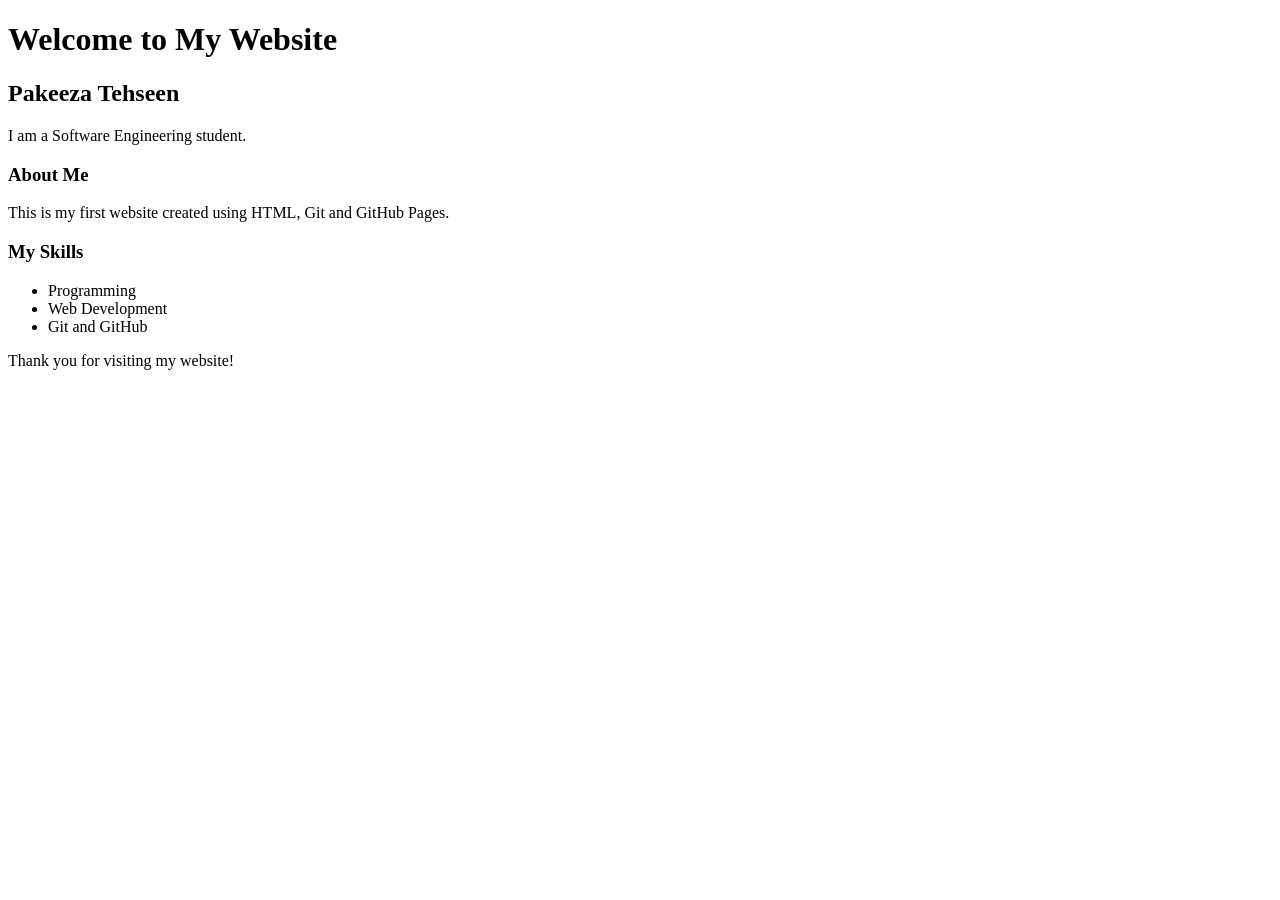
==== index.html @ 591bd8af "Add personal website" ====
<!DOCTYPE html>
<html>
<head>
    <title>Pakeeza Tehseen - Portfolio</title>
</head>
<body>
    <h1>Welcome to My Website</h1>
    <h2>Pakeeza Tehseen</h2>

    <p>I am a Software Engineering student.</p>

    <h3>About Me</h3>
    <p>
        This is my first website created using HTML, Git and GitHub Pages.
    </p>

    <h3>My Skills</h3>
    <ul>
        <li>Programming</li>
        <li>Web Development</li>
        <li>Git and GitHub</li>
    </ul>

    <p>Thank you for visiting my website!</p>
</body>
</html>
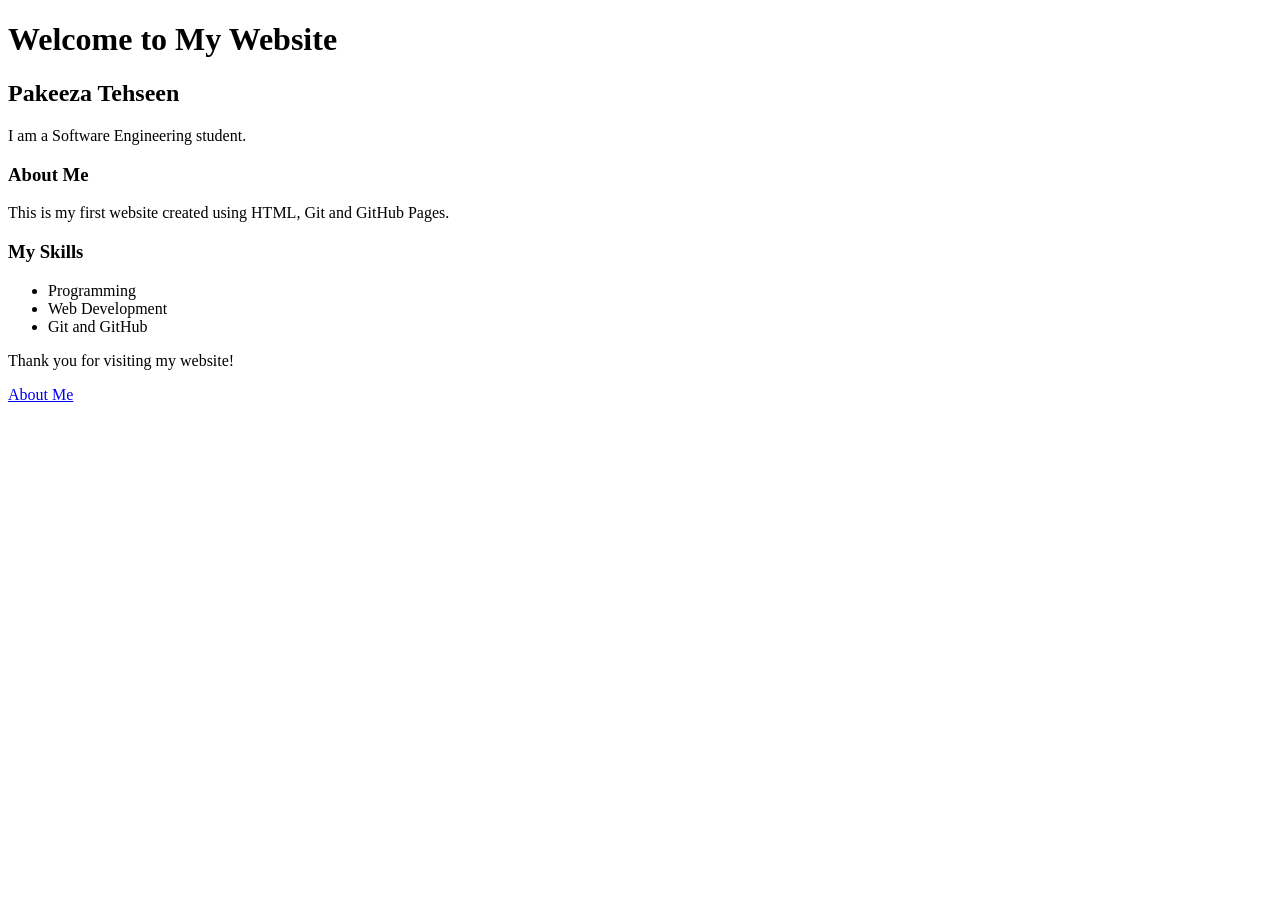
==== commit b194b41c: "Add About page and link" ====
--- a/index.html
+++ b/index.html
@@ -22,5 +22,6 @@
     </ul>
 
     <p>Thank you for visiting my website!</p>
+    <a href="about.html">About Me</a>
 </body>
 </html>
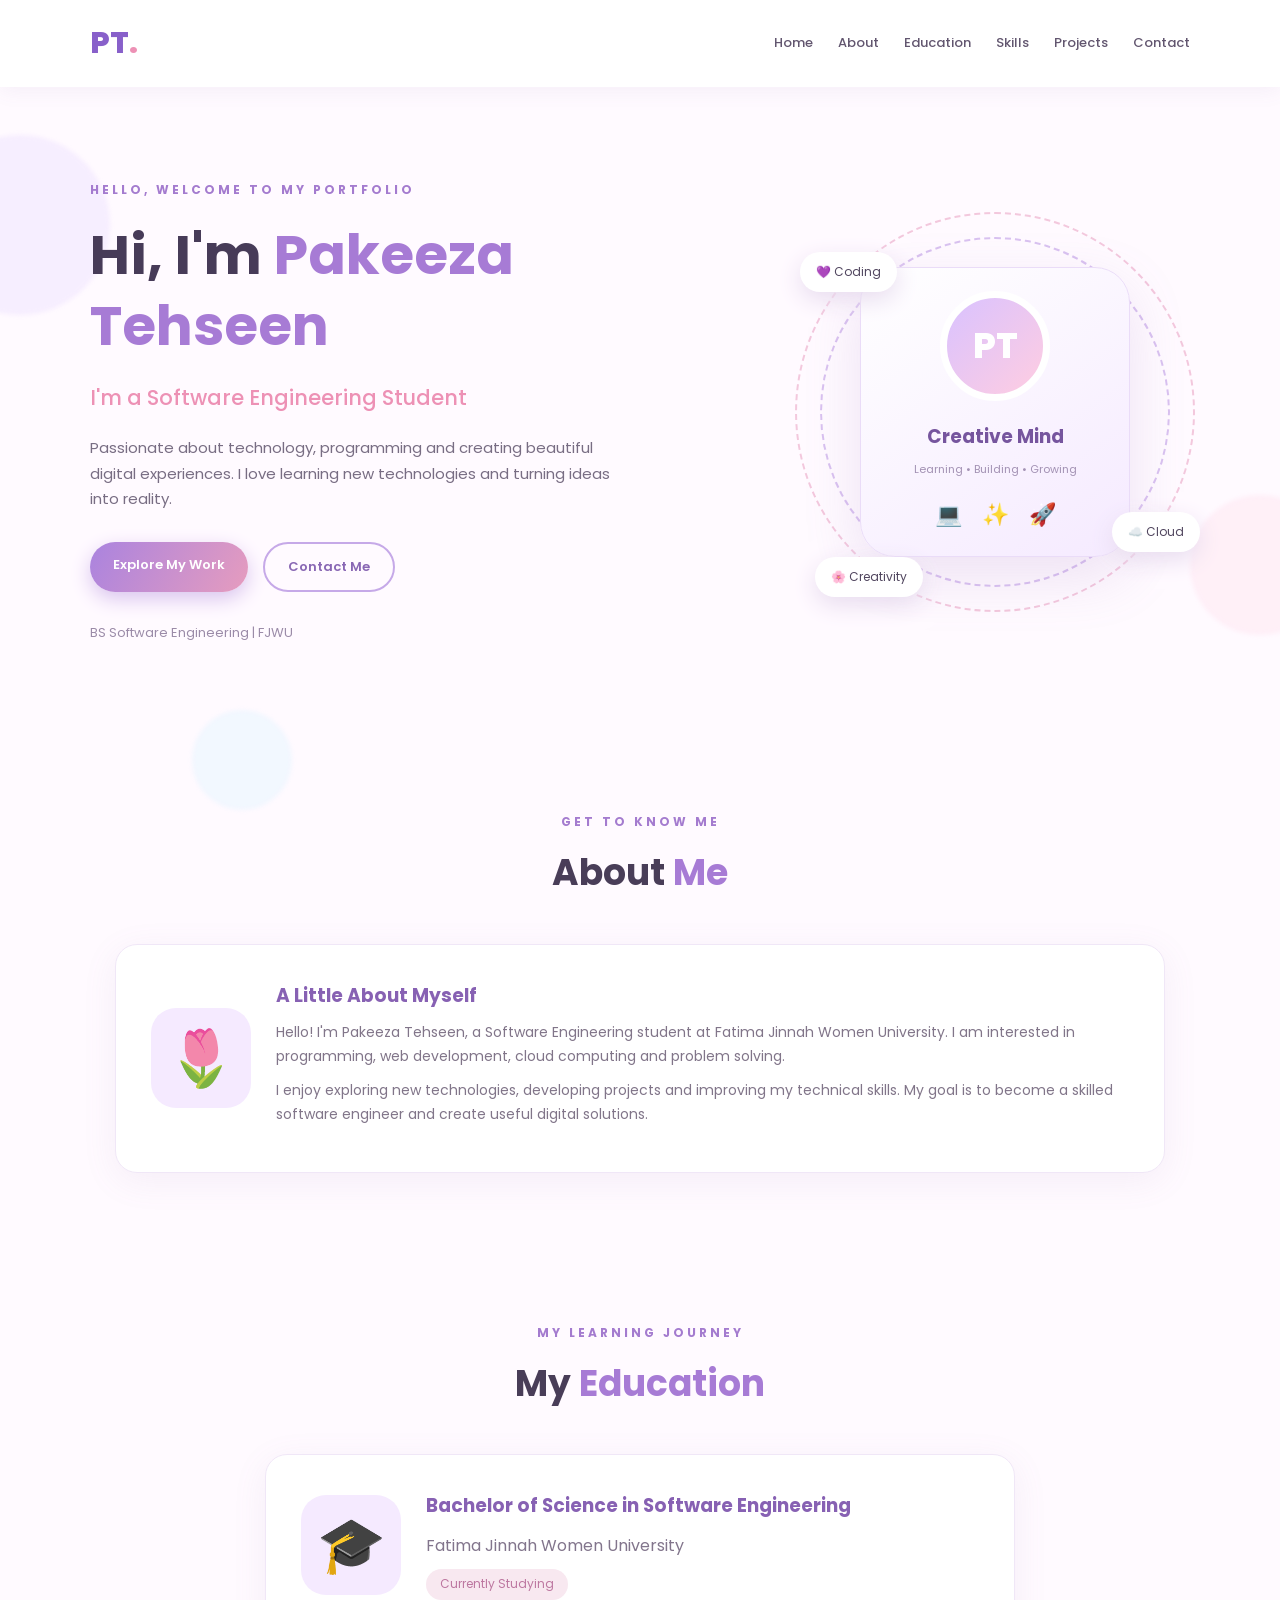
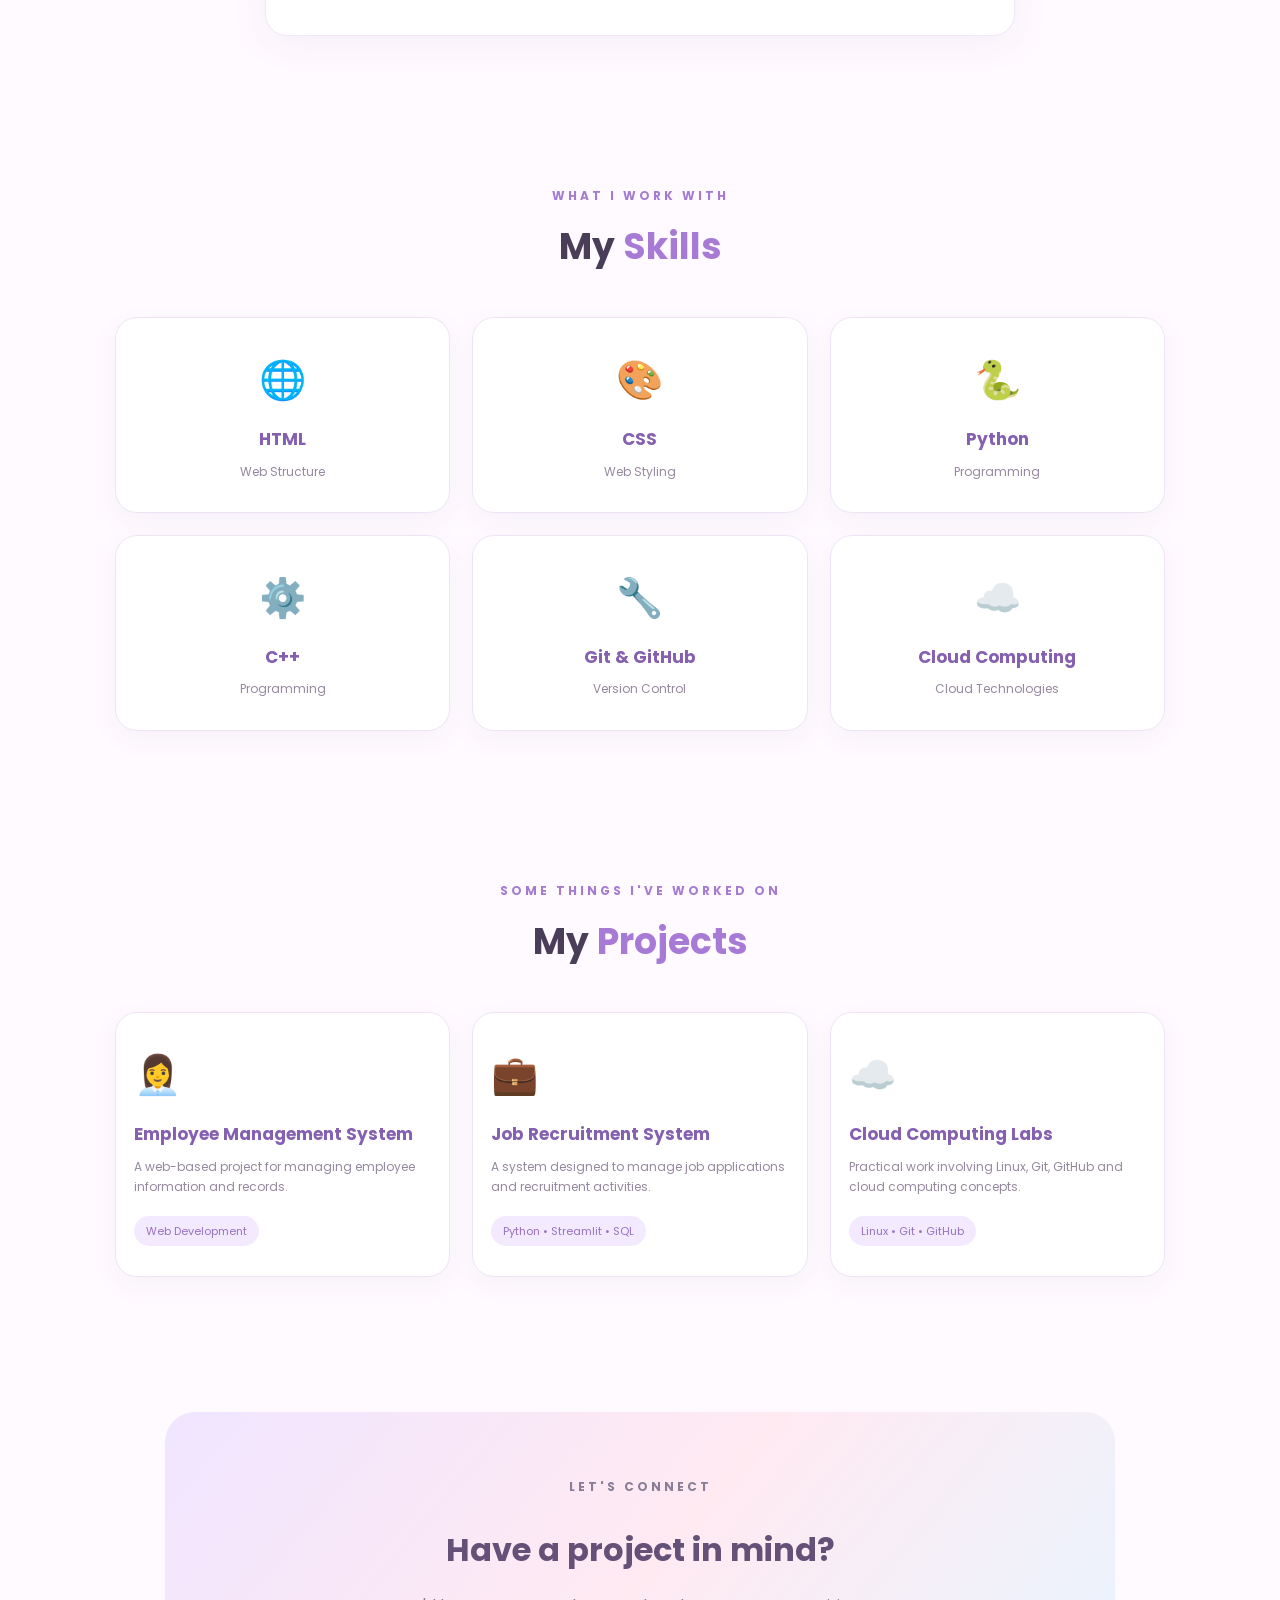
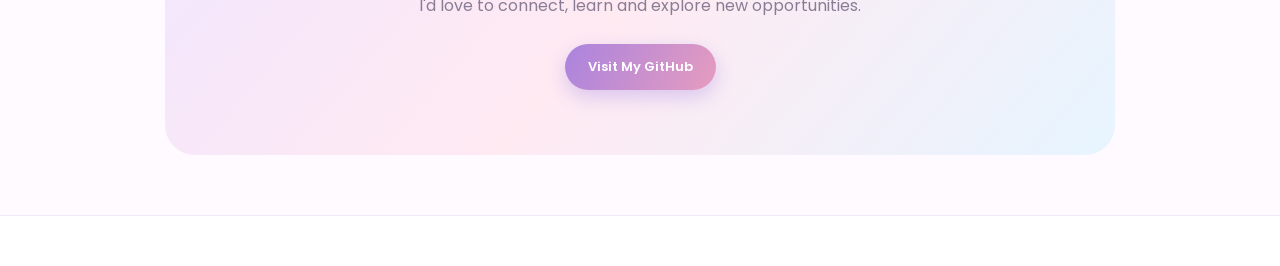
==== commit 21833cf4: "my portfolio" ====
--- a/index.html
+++ b/index.html
@@ -1,27 +1,171 @@
+
 <!DOCTYPE html>
-<html>
+<html lang="en">
 <head>
-    <title>Pakeeza Tehseen - Portfolio</title>
+    <meta charset="UTF-8">
+    <meta name="viewport" content="width=device-width, initial-scale=1.0">
+    <title>Pakeeza Tehseen | Portfolio</title>
+    <link rel="stylesheet" href="styles.css">
+    <link rel="preconnect" href="https://fonts.googleapis.com">
+    <link href="https://fonts.googleapis.com/css2?family=Poppins:wght@300;400;500;600;700;800&display=swap" rel="stylesheet">
 </head>
 <body>
-    <h1>Welcome to My Website</h1>
-    <h2>Pakeeza Tehseen</h2>
 
-    <p>I am a Software Engineering student.</p>
+    <div class="floating-shape shape-one"></div>
+    <div class="floating-shape shape-two"></div>
+    <div class="floating-shape shape-three"></div>
 
-    <h3>About Me</h3>
-    <p>
-        This is my first website created using HTML, Git and GitHub Pages.
-    </p>
+    <header>
+        <nav class="navbar">
+            <a href="#" class="logo">PT<span>.</span></a>
 
-    <h3>My Skills</h3>
-    <ul>
-        <li>Programming</li>
-        <li>Web Development</li>
-        <li>Git and GitHub</li>
-    </ul>
+            <div class="nav-links">
+                <a href="#home">Home</a>
+                <a href="#about">About</a>
+                <a href="#education">Education</a>
+                <a href="#skills">Skills</a>
+                <a href="#projects">Projects</a>
+                <a href="#contact">Contact</a>
+            </div>
+        </nav>
+    </header>
 
-    <p>Thank you for visiting my website!</p>
-    <a href="about.html">About Me</a>
+    <main>
+        <section class="hero" id="home">
+            <div class="hero-text">
+                <p class="welcome">HELLO, WELCOME TO MY PORTFOLIO</p>
+
+                <h1>Hi, I'm <span>Pakeeza Tehseen</span></h1>
+
+                <h2>I'm a <span class="typing">Software Engineering Student</span></h2>
+
+                <p class="intro">
+                    Passionate about technology, programming and creating
+                    beautiful digital experiences. I love learning new
+                    technologies and turning ideas into reality.
+                </p>
+
+                <div class="hero-buttons">
+                    <a href="#projects" class="btn primary-btn">Explore My Work</a>
+                    <a href="#contact" class="btn secondary-btn">Contact Me</a>
+                </div>
+
+                <div class="social-text">
+                    BS Software Engineering | FJWU
+                </div>
+            </div>
+
+            <div class="hero-art">
+                <div class="orbit orbit-one"></div>
+                <div class="orbit orbit-two"></div>
+
+                <div class="art-card">
+                    <div class="avatar">PT</div>
+                    <h3>Creative Mind</h3>
+                    <p>Learning • Building • Growing</p>
+                    <div class="art-icons">
+                        <span>💻</span>
+                        <span>✨</span>
+                        <span>🚀</span>
+                    </div>
+                </div>
+
+                <div class="floating-tag tag-one">💜 Coding</div>
+                <div class="floating-tag tag-two">☁️ Cloud</div>
+                <div class="floating-tag tag-three">🌸 Creativity</div>
+            </div>
+        </section>
+
+        <section class="section" id="about">
+            <p class="section-label">GET TO KNOW ME</p>
+            <h2 class="section-title">About <span>Me</span></h2>
+
+            <div class="about-card">
+                <div class="about-icon">🌷</div>
+                <div>
+                    <h3>A Little About Myself</h3>
+                    <p>
+                        Hello! I'm Pakeeza Tehseen, a Software Engineering
+                        student at Fatima Jinnah Women University. I am
+                        interested in programming, web development, cloud
+                        computing and problem solving.
+                    </p>
+                    <p>
+                        I enjoy exploring new technologies, developing
+                        projects and improving my technical skills.
+                        My goal is to become a skilled software engineer
+                        and create useful digital solutions.
+                    </p>
+                </div>
+            </div>
+        </section>
+
+        <section class="section" id="education">
+            <p class="section-label">MY LEARNING JOURNEY</p>
+            <h2 class="section-title">My <span>Education</span></h2>
+
+            <div class="education-card">
+                <div class="edu-icon">🎓</div>
+                <div>
+                    <h3>Bachelor of Science in Software Engineering</h3>
+                    <p>Fatima Jinnah Women University</p>
+                    <span>Currently Studying</span>
+                </div>
+            </div>
+        </section>
+
+        <section class="section" id="skills">
+            <p class="section-label">WHAT I WORK WITH</p>
+            <h2 class="section-title">My <span>Skills</span></h2>
+
+            <div class="skills-grid">
+                <div class="skill-card"><span>🌐</span><h3>HTML</h3><p>Web Structure</p></div>
+                <div class="skill-card"><span>🎨</span><h3>CSS</h3><p>Web Styling</p></div>
+                <div class="skill-card"><span>🐍</span><h3>Python</h3><p>Programming</p></div>
+                <div class="skill-card"><span>⚙️</span><h3>C++</h3><p>Programming</p></div>
+                <div class="skill-card"><span>🔧</span><h3>Git & GitHub</h3><p>Version Control</p></div>
+                <div class="skill-card"><span>☁️</span><h3>Cloud Computing</h3><p>Cloud Technologies</p></div>
+            </div>
+        </section>
+
+        <section class="section" id="projects">
+            <p class="section-label">SOME THINGS I'VE WORKED ON</p>
+            <h2 class="section-title">My <span>Projects</span></h2>
+
+            <div class="projects-grid">
+                <div class="project-card">
+                    <div class="project-icon">👩‍💼</div>
+                    <h3>Employee Management System</h3>
+                    <p>A web-based project for managing employee information and records.</p>
+                    <span>Web Development</span>
+                </div>
+
+                <div class="project-card">
+                    <div class="project-icon">💼</div>
+                    <h3>Job Recruitment System</h3>
+                    <p>A system designed to manage job applications and recruitment activities.</p>
+                    <span>Python • Streamlit • SQL</span>
+                </div>
+
+                <div class="project-card">
+                    <div class="project-icon">☁️</div>
+                    <h3>Cloud Computing Labs</h3>
+                    <p>Practical work involving Linux, Git, GitHub and cloud computing concepts.</p>
+                    <span>Linux • Git • GitHub</span>
+                </div>
+            </div>
+        </section>
+
+        <section class="contact-section" id="contact">
+            <p class="section-label">LET'S CONNECT</p>
+            <h2>Have a project in mind?</h2>
+            <p>I'd love to connect, learn and explore new opportunities.</p>
+            <a href="https://github.com/pakeezatehseen-078"
+               target="_blank" class="btn primary-btn">Visit My GitHub</a>
+        </section>
+    </main>
+
+    <footer>
 </body>
 </html>
+
--- a/styles.css
+++ b/styles.css
@@ -0,0 +1,526 @@
+
+* {
+    margin: 0;
+    padding: 0;
+    box-sizing: border-box;
+}
+
+html {
+    scroll-behavior: smooth;
+    scroll-padding-top: 90px;
+}
+
+body {
+    font-family: 'Poppins', sans-serif;
+    background: #fffaff;
+    color: #51465f;
+    line-height: 1.7;
+    overflow-x: hidden;
+}
+
+/* Background shapes */
+
+.floating-shape {
+    position: fixed;
+    border-radius: 50%;
+    filter: blur(2px);
+    opacity: 0.35;
+    z-index: -1;
+    animation: float 8s ease-in-out infinite;
+}
+
+.shape-one {
+    width: 180px;
+    height: 180px;
+    background: #e6d8ff;
+    top: 15%;
+    left: -70px;
+}
+
+.shape-two {
+    width: 140px;
+    height: 140px;
+    background: #ffdce9;
+    top: 55%;
+    right: -50px;
+    animation-delay: 2s;
+}
+
+.shape-three {
+    width: 100px;
+    height: 100px;
+    background: #d9f3ff;
+    bottom: 10%;
+    left: 15%;
+    animation-delay: 4s;
+}
+
+@keyframes float {
+    0%, 100% { transform: translateY(0) rotate(0deg); }
+    50% { transform: translateY(-25px) rotate(15deg); }
+}
+
+/* Navigation */
+
+header {
+    background: rgba(255, 255, 255, 0.9);
+    position: sticky;
+    top: 0;
+    z-index: 100;
+    box-shadow: 0 3px 20px rgba(120, 90, 150, 0.08);
+}
+
+.navbar {
+    max-width: 1150px;
+    margin: auto;
+    padding: 18px 25px;
+    display: flex;
+    justify-content: space-between;
+    align-items: center;
+}
+
+.logo {
+    font-size: 30px;
+    font-weight: 800;
+    color: #8860ca;
+    text-decoration: none;
+}
+
+.logo span {
+    color: #ed91b5;
+}
+
+.nav-links {
+    display: flex;
+    gap: 25px;
+    flex-wrap: wrap;
+}
+
+.nav-links a {
+    text-decoration: none;
+    color: #62566f;
+    font-size: 13px;
+    font-weight: 500;
+    transition: 0.3s;
+}
+
+.nav-links a:hover {
+    color: #a477d5;
+}
+
+/* Hero */
+
+.hero {
+    max-width: 1150px;
+    min-height: 650px;
+    margin: auto;
+    padding: 90px 25px;
+    display: flex;
+    align-items: center;
+    justify-content: space-between;
+    gap: 50px;
+}
+
+.hero-text {
+    max-width: 590px;
+    animation: slideIn 1s ease both;
+}
+
+.welcome, .section-label {
+    color: #a47bcf;
+    font-size: 12px;
+    font-weight: 700;
+    letter-spacing: 3px;
+}
+
+.hero h1 {
+    font-size: clamp(35px, 5vw, 55px);
+    line-height: 1.3;
+    margin: 18px 0;
+    color: #473b58;
+}
+
+.hero h1 span, .section-title span {
+    color: #a77bd5;
+}
+
+.hero h2 {
+    font-size: 21px;
+    font-weight: 500;
+    color: #ed91b5;
+    margin-bottom: 20px;
+}
+
+.typing {
+    display: inline-block;
+    animation: typingColor 3s ease-in-out infinite alternate;
+}
+
+@keyframes typingColor {
+    from { color: #ed91b5; }
+    to { color: #8d73d3; }
+}
+
+.intro {
+    color: #786d83;
+    max-width: 540px;
+    font-size: 15px;
+}
+
+.hero-buttons {
+    display: flex;
+    gap: 15px;
+    flex-wrap: wrap;
+    margin-top: 30px;
+}
+
+.btn {
+    display: inline-block;
+    padding: 12px 23px;
+    border-radius: 30px;
+    text-decoration: none;
+    font-size: 13px;
+    font-weight: 600;
+    transition: 0.3s;
+}
+
+.primary-btn {
+    background: linear-gradient(120deg, #aa83df, #e69cbe);
+    color: white;
+    box-shadow: 0 7px 20px #d9c4ee;
+}
+
+.secondary-btn {
+    border: 2px solid #c6a9e8;
+    color: #8967b4;
+}
+
+.btn:hover {
+    transform: translateY(-5px);
+}
+
+.social-text {
+    margin-top: 30px;
+    font-size: 13px;
+    color: #9b8ba8;
+}
+
+/* Animated hero illustration */
+
+.hero-art {
+    position: relative;
+    width: 390px;
+    height: 390px;
+    display: flex;
+    align-items: center;
+    justify-content: center;
+    flex-shrink: 0;
+}
+
+.art-card {
+    width: 270px;
+    height: 290px;
+    background: linear-gradient(145deg, #ffffff, #f5eaff);
+    border: 1px solid #eadcf8;
+    border-radius: 35px;
+    box-shadow: 0 20px 55px rgba(153, 116, 190, 0.18);
+    display: flex;
+    flex-direction: column;
+    justify-content: center;
+    align-items: center;
+    animation: cardFloat 4s ease-in-out infinite;
+    z-index: 2;
+}
+
+.avatar {
+    width: 110px;
+    height: 110px;
+    background: linear-gradient(135deg, #d9c2ff, #ffcde1);
+    border-radius: 50%;
+    display: grid;
+    place-items: center;
+    color: white;
+    font-size: 35px;
+    font-weight: 800;
+    margin-bottom: 20px;
+    border: 7px solid white;
+}
+
+.art-card h3 {
+    color: #76559e;
+}
+
+.art-card p {
+    color: #a392b4;
+    font-size: 11px;
+    margin-top: 8px;
+}
+
+.art-icons {
+    display: flex;
+    gap: 20px;
+    margin-top: 17px;
+    font-size: 22px;
+}
+
+.orbit {
+    position: absolute;
+    border: 2px dashed #d9c2f0;
+    border-radius: 50%;
+    animation: rotate 15s linear infinite;
+}
+
+.orbit-one {
+    width: 350px;
+    height: 350px;
+}
+
+.orbit-two {
+    width: 400px;
+    height: 400px;
+    border-color: #f3c8dd;
+    animation-direction: reverse;
+}
+
+.floating-tag {
+    position: absolute;
+    background: white;
+    padding: 10px 16px;
+    border-radius: 20px;
+    box-shadow: 0 8px 25px #e8dcef;
+    font-size: 12px;
+    z-index: 3;
+    animation: tagFloat 3s ease-in-out infinite;
+}
+
+.tag-one { top: 35px; left: 0; }
+.tag-two { bottom: 55px; right: -10px; animation-delay: 1s; }
+.tag-three { bottom: 10px; left: 15px; animation-delay: 2s; }
+
+@keyframes rotate {
+    to { transform: rotate(360deg); }
+}
+
+@keyframes cardFloat {
+    0%, 100% { transform: translateY(0) rotate(-2deg); }
+    50% { transform: translateY(-15px) rotate(2deg); }
+}
+
+@keyframes tagFloat {
+    0%, 100% { transform: translateY(0); }
+    50% { transform: translateY(-12px); }
+}
+
+@keyframes slideIn {
+    from { opacity: 0; transform: translateX(-35px); }
+    to { opacity: 1; transform: translateX(0); }
+}
+
+/* Sections */
+
+.section {
+    max-width: 1100px;
+    margin: auto;
+    padding: 75px 25px;
+    text-align: center;
+}
+
+.section-title {
+    color: #493d58;
+    font-size: 36px;
+    margin: 10px 0 40px;
+}
+
+.about-card, .education-card {
+    background: white;
+    padding: 35px;
+    border-radius: 22px;
+    box-shadow: 0 8px 35px rgba(140, 110, 170, 0.09);
+    display: flex;
+    align-items: center;
+    gap: 25px;
+    text-align: left;
+    border: 1px solid #f0e7f7;
+}
+
+.about-icon, .edu-icon {
+    font-size: 55px;
+    background: #f5eaff;
+    min-width: 100px;
+    height: 100px;
+    display: grid;
+    place-items: center;
+    border-radius: 25px;
+}
+
+.about-card h3, .education-card h3 {
+    color: #8761b3;
+    margin-bottom: 10px;
+}
+
+.about-card p {
+    color: #817589;
+    font-size: 14px;
+    margin-bottom: 10px;
+}
+
+.education-card {
+    max-width: 750px;
+    margin: auto;
+}
+
+.education-card p {
+    color: #82758c;
+}
+
+.education-card span {
+    display: inline-block;
+    background: #f8e8f0;
+    color: #bd77a0;
+    padding: 5px 14px;
+    border-radius: 20px;
+    font-size: 12px;
+    margin-top: 10px;
+}
+
+/* Skills */
+
+.skills-grid, .projects-grid {
+    display: grid;
+    grid-template-columns: repeat(3, 1fr);
+    gap: 22px;
+}
+
+.skill-card, .project-card {
+    background: white;
+    border: 1px solid #eee4f6;
+    border-radius: 22px;
+    padding: 30px 18px;
+    box-shadow: 0 8px 25px rgba(140, 110, 170, 0.07);
+    transition: 0.35s;
+}
+
+.skill-card:hover, .project-card:hover {
+    transform: translateY(-10px);
+    box-shadow: 0 15px 35px rgba(155, 115, 190, 0.16);
+}
+
+.skill-card span, .project-icon {
+    font-size: 38px;
+}
+
+.skill-card h3, .project-card h3 {
+    color: #8560b1;
+    margin-top: 12px;
+    font-size: 17px;
+}
+
+.skill-card p, .project-card p {
+    color: #96889f;
+    font-size: 12px;
+    margin-top: 8px;
+}
+
+.project-card {
+    text-align: left;
+}
+
+.project-card span {
+    display: inline-block;
+    background: #f3eaff;
+    color: #9871bf;
+    font-size: 11px;
+    padding: 6px 12px;
+    border-radius: 20px;
+    margin-top: 18px;
+}
+
+/* Contact */
+
+.contact-section {
+    max-width: 950px;
+    margin: 60px auto;
+    padding: 65px 25px;
+    text-align: center;
+    border-radius: 30px;
+    background: linear-gradient(130deg, #f0e5ff, #ffeaf2, #e7f5ff);
+}
+
+.contact-section h2 {
+    font-size: 32px;
+    color: #655078;
+    margin: 15px 0;
+}
+
+.contact-section p {
+    color: #897d95;
+    margin-bottom: 25px;
+}
+
+/* Footer */
+
+footer {
+    text-align: center;
+    padding: 25px;
+    background: white;
+    color: #988ba3;
+    font-size: 12px;
+    border-top: 1px solid #f0e7f7;
+}
+
+/* Responsive */
+
+@media (max-width: 850px) {
+    .hero {
+        flex-direction: column;
+        text-align: center;
+        padding-top: 65px;
+    }
+
+    .hero-buttons {
+        justify-content: center;
+    }
+
+    .hero-art {
+        margin-top: 30px;
+        transform: scale(0.85);
+    }
+
+    .nav-links {
+        gap: 12px;
+        justify-content: center;
+    }
+
+    .navbar {
+        flex-direction: column;
+        gap: 10px;
+    }
+
+    .skills-grid, .projects-grid {
+        grid-template-columns: repeat(2, 1fr);
+    }
+}
+
+@media (max-width: 550px) {
+    .skills-grid, .projects-grid {
+        grid-template-columns: 1fr;
+    }
+
+    .about-card, .education-card {
+        flex-direction: column;
+        text-align: center;
+    }
+
+    .hero-art {
+        transform: scale(0.7);
+        margin: -20px 0;
+    }
+
+    .section-title {
+        font-size: 29px;
+    }
+
+    .nav-links a {
+        font-size: 11px;
+    }
+}
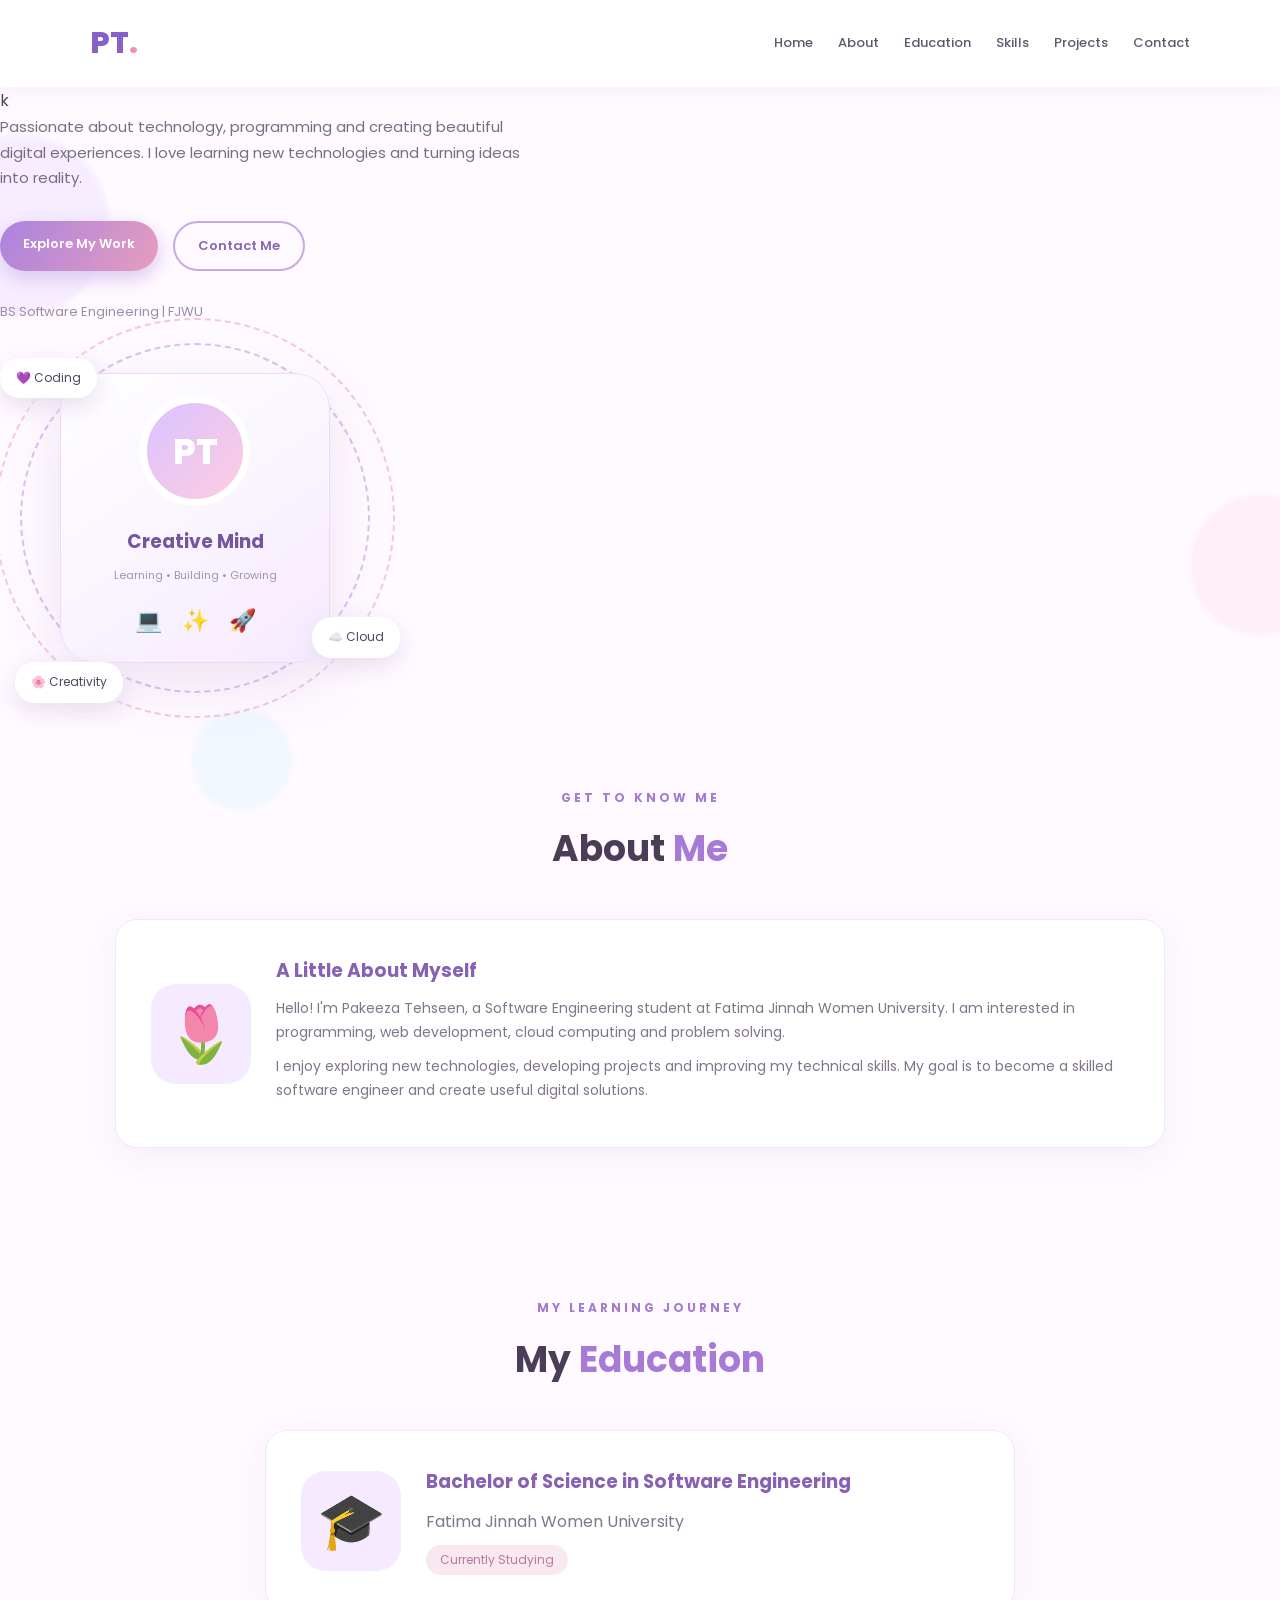
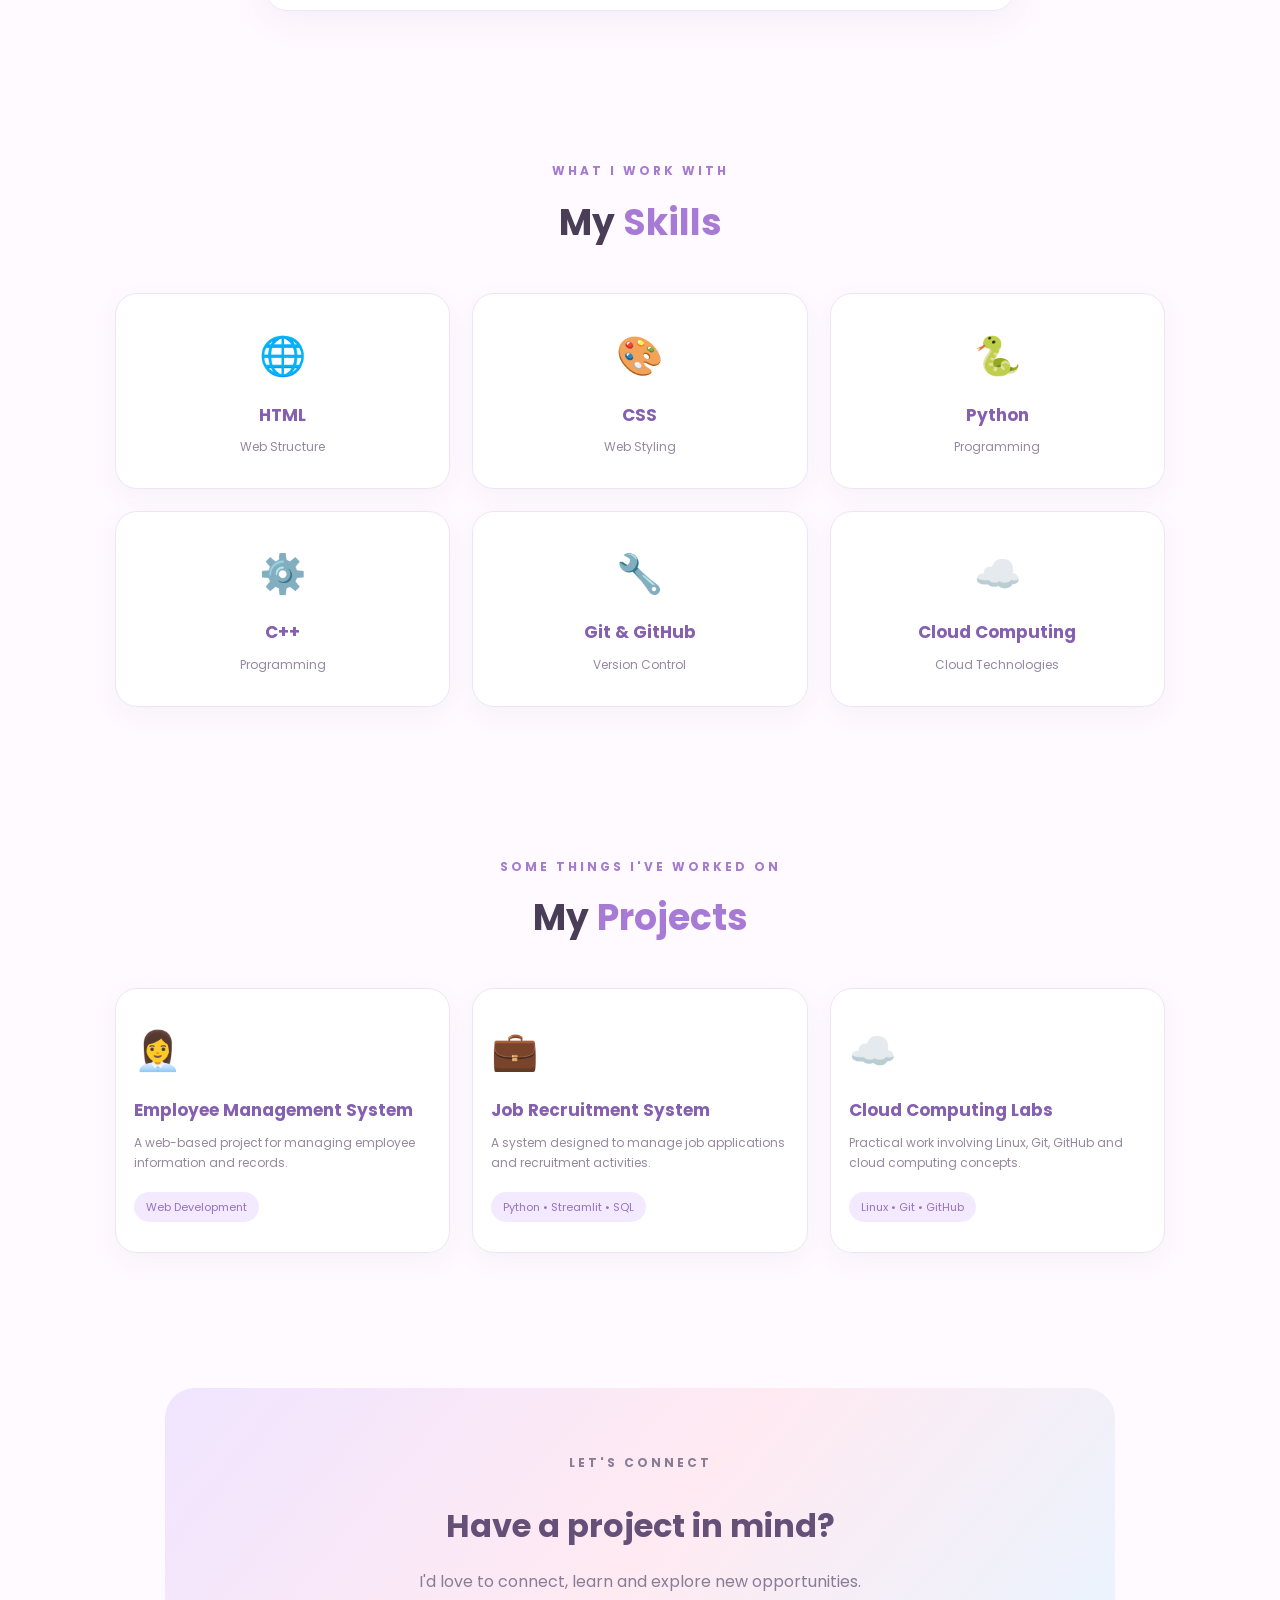
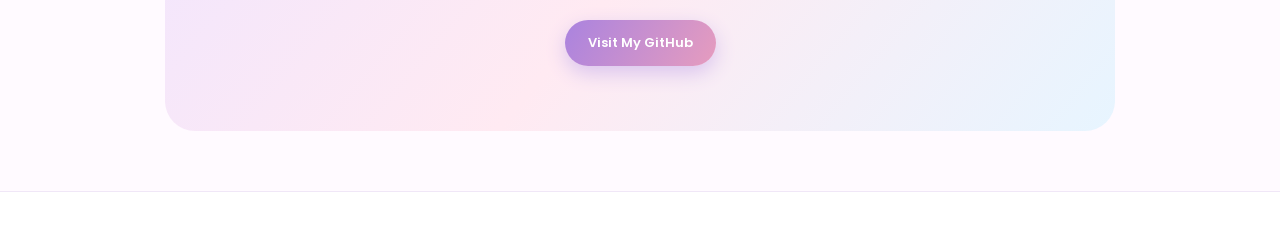
==== commit db643157: "my portfolio" ====
--- a/index.html
+++ b/index.html
@@ -10,7 +10,6 @@
     <link href="https://fonts.googleapis.com/css2?family=Poppins:wght@300;400;500;600;700;800&display=swap" rel="stylesheet">
 </head>
 <body>
-
     <div class="floating-shape shape-one"></div>
     <div class="floating-shape shape-two"></div>
     <div class="floating-shape shape-three"></div>
@@ -30,16 +29,7 @@
         </nav>
     </header>
 
-    <main>
-        <section class="hero" id="home">
-            <div class="hero-text">
-                <p class="welcome">HELLO, WELCOME TO MY PORTFOLIO</p>
-
-                <h1>Hi, I'm <span>Pakeeza Tehseen</span></h1>
-
-                <h2>I'm a <span class="typing">Software Engineering Student</span></h2>
-
-                <p class="intro">
+k                <p class="intro">
                     Passionate about technology, programming and creating
                     beautiful digital experiences. I love learning new
                     technologies and turning ideas into reality.
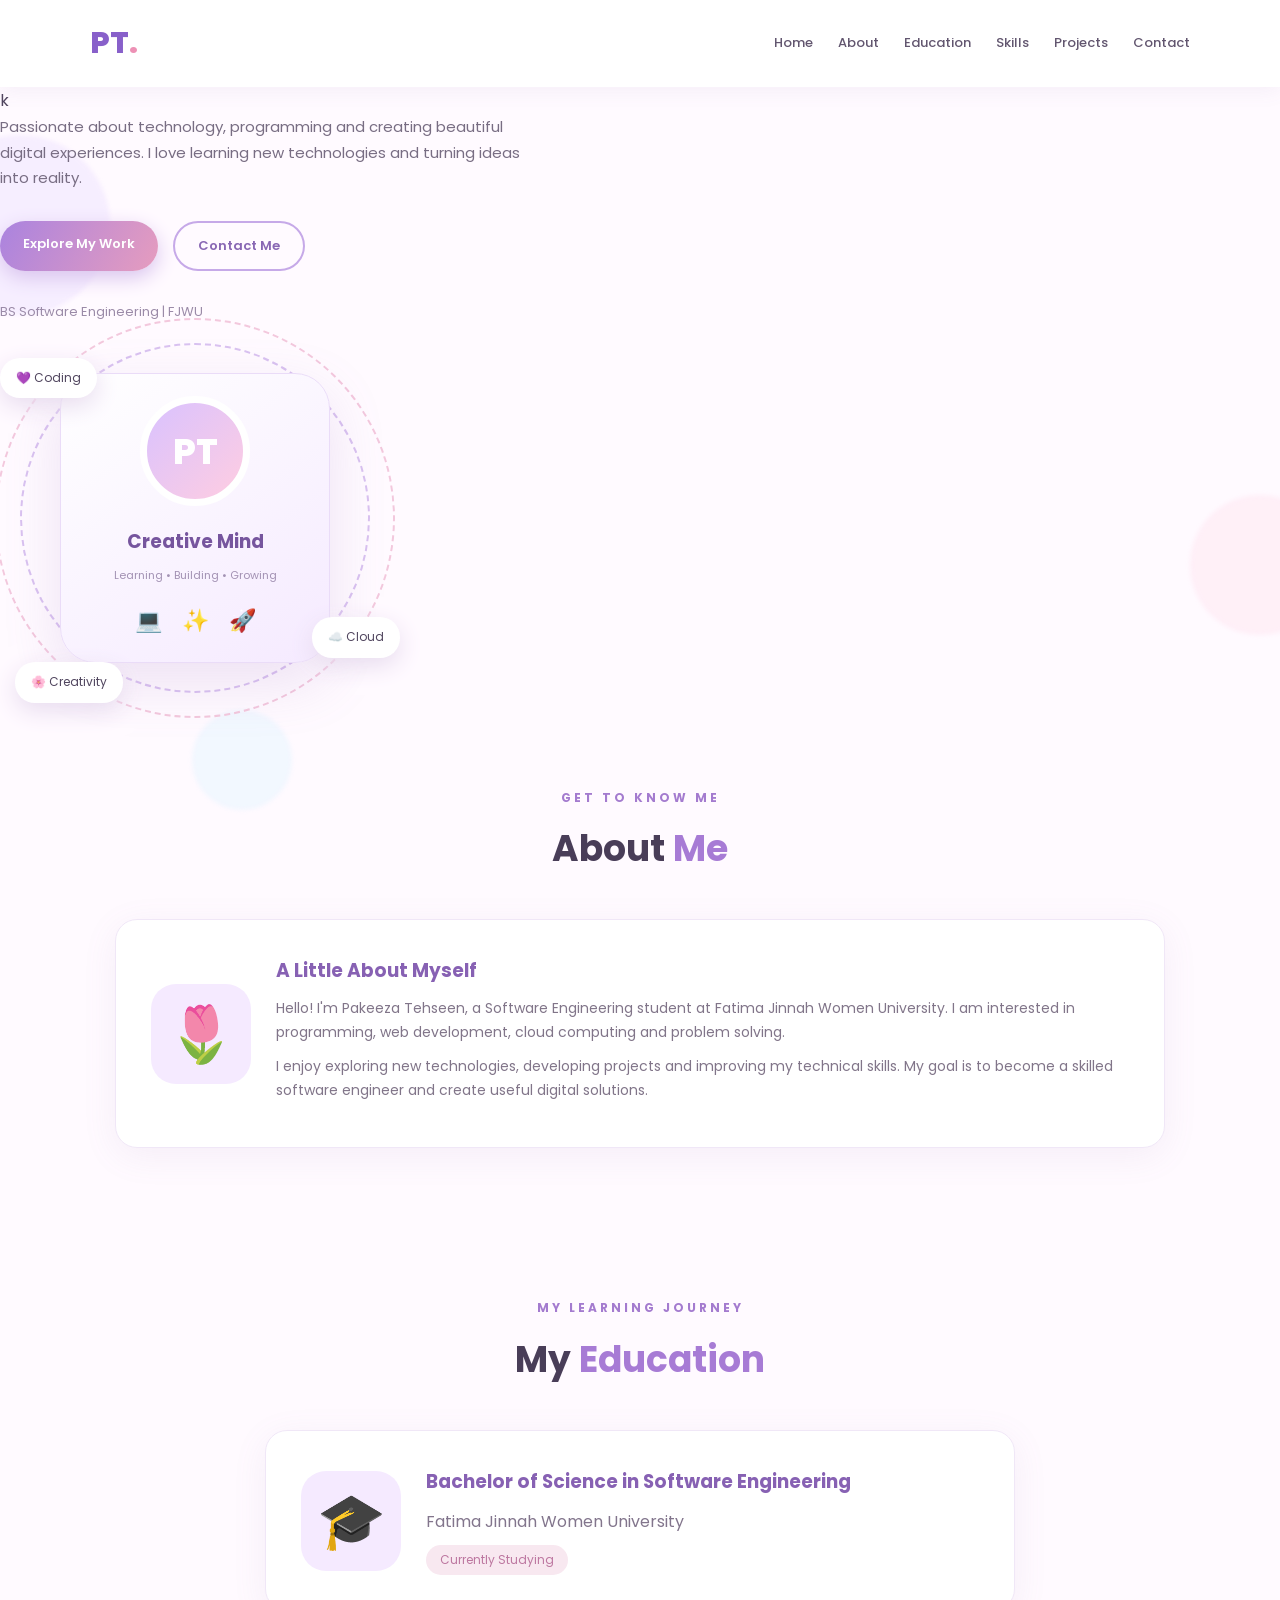
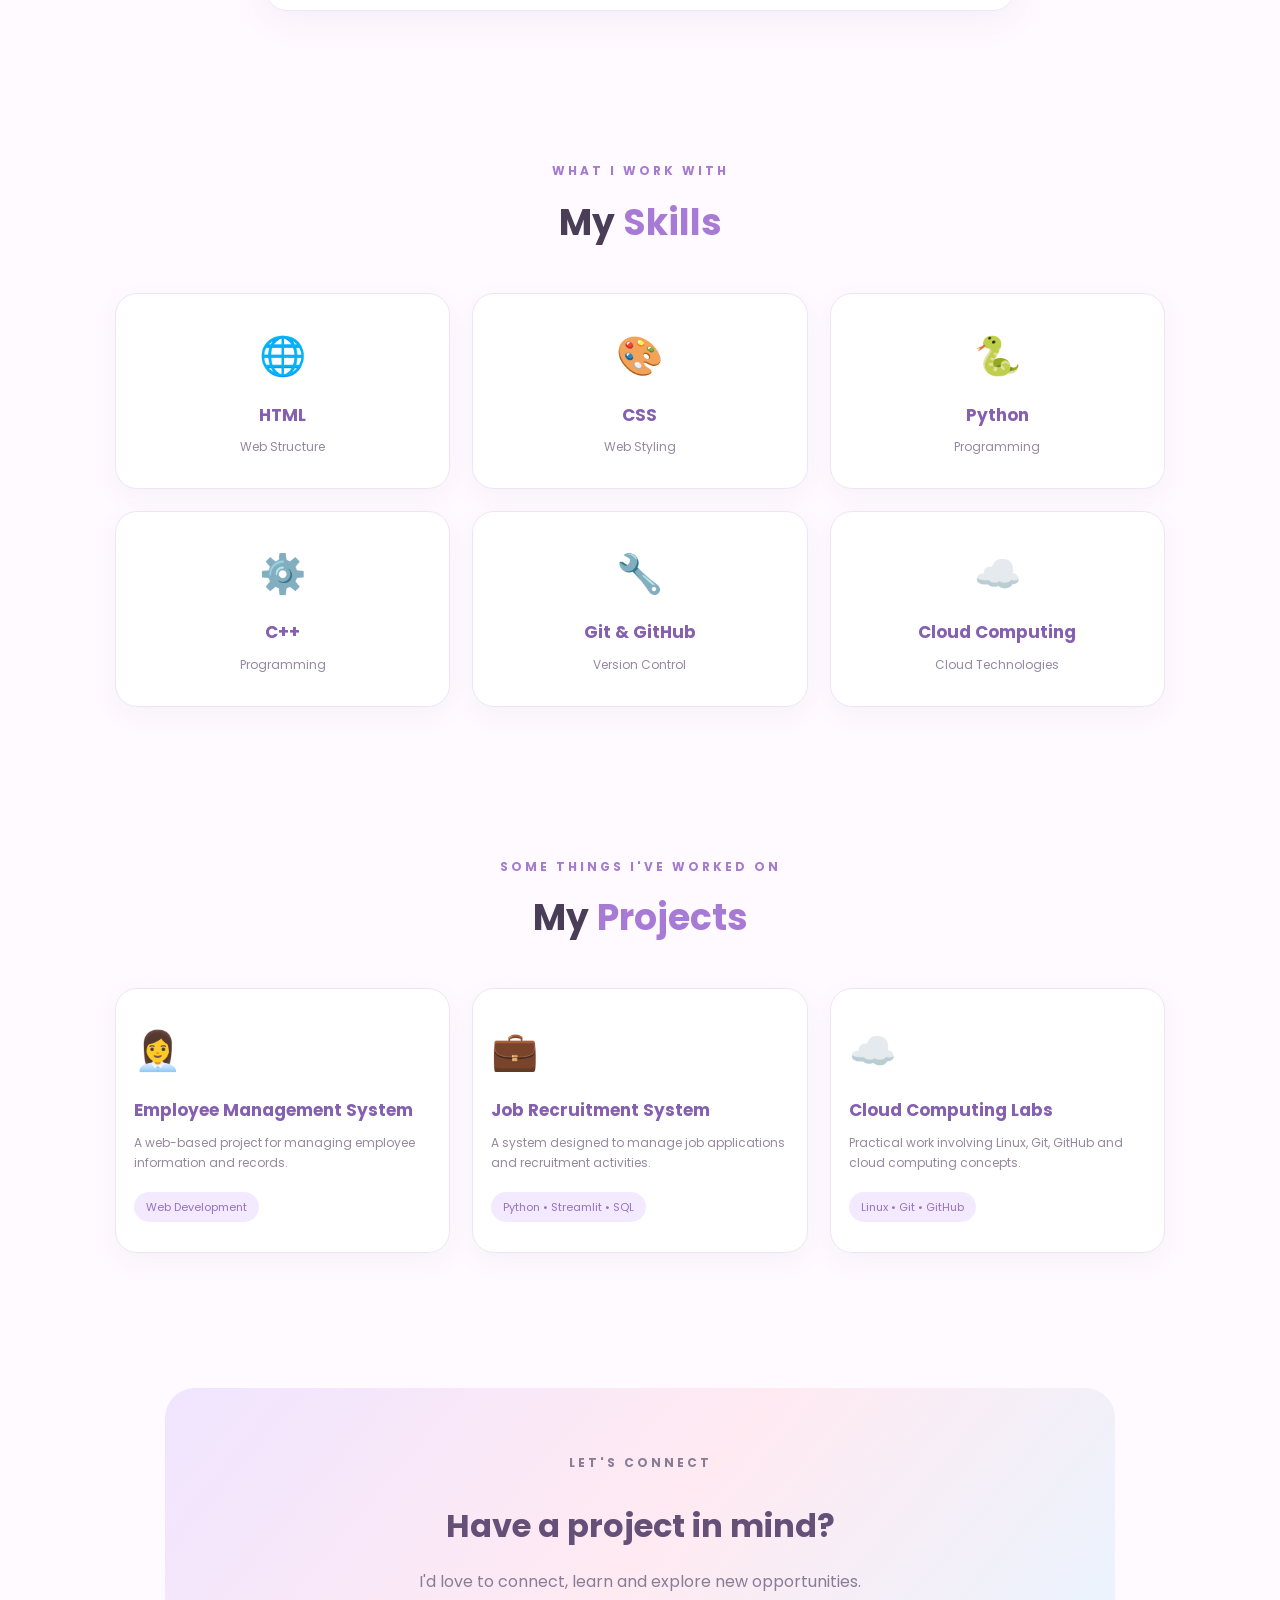
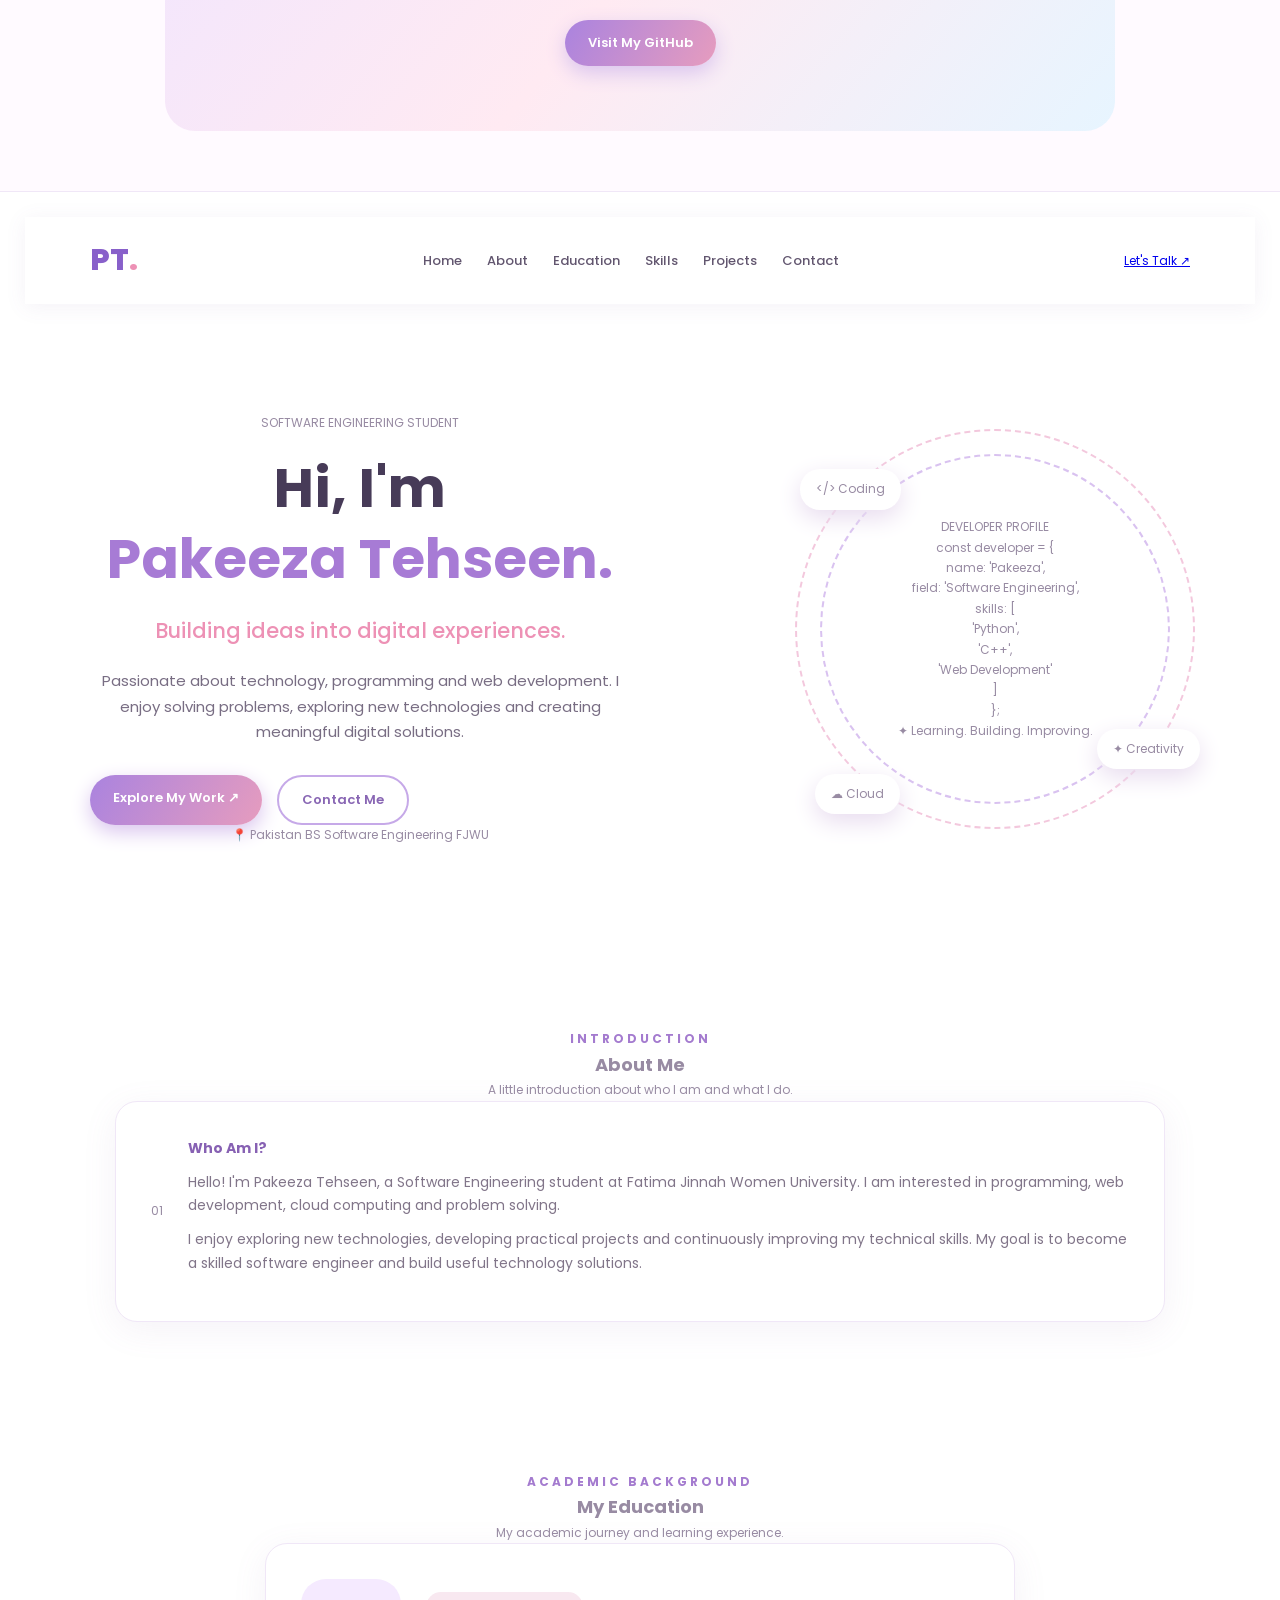
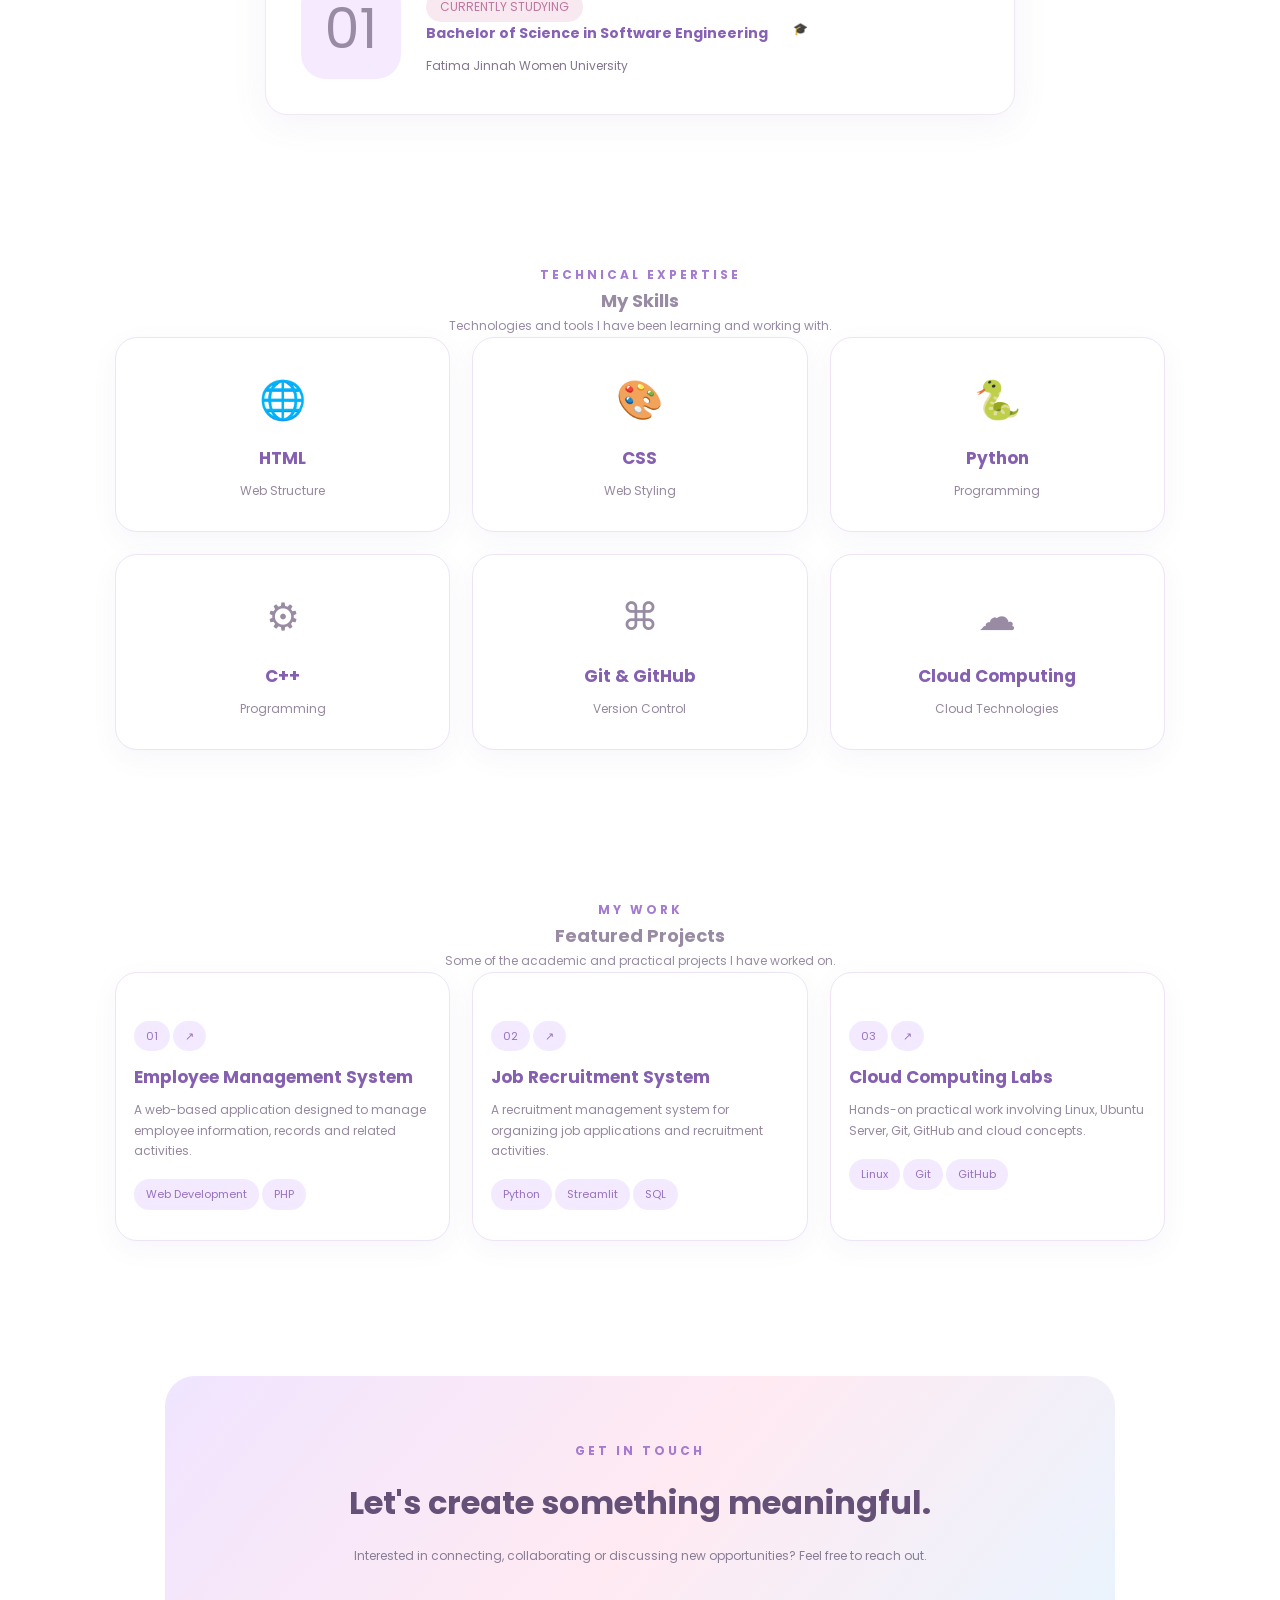
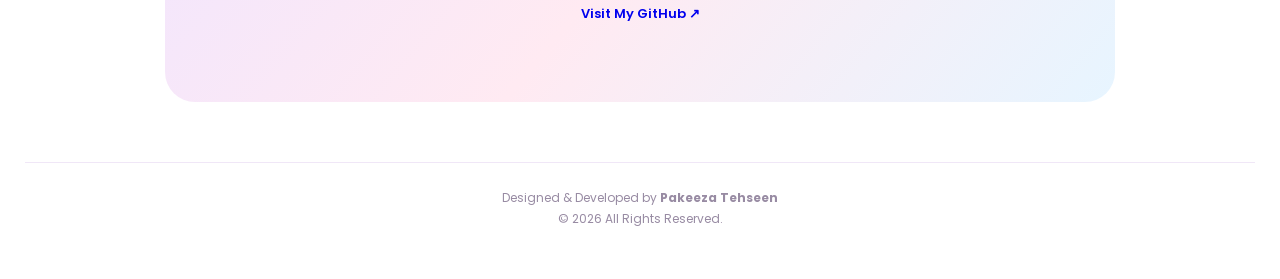
==== commit 067860c0: "Create personal portfolio website" ====
--- a/index.html
+++ b/index.html
@@ -159,3 +159,460 @@
 </body>
 </html>
 
+
+
+
+
+
+<!DOCTYPE html>
+<html lang="en">
+<head>
+    <meta charset="UTF-8">
+    <meta name="viewport" content="width=device-width, initial-scale=1.0">
+    <title>Pakeeza Tehseen | Software Engineer Portfolio</title>
+
+    <link rel="stylesheet" href="styles.css">
+
+    <link rel="preconnect" href="https://fonts.googleapis.com">
+    <link href="https://fonts.googleapis.com/css2?family=Inter:wght@400;500;600;700;800&display=swap" rel="stylesheet">
+</head>
+
+<body>
+
+<header>
+    <nav class="navbar">
+        <a href="#home" class="logo">PT<span>.</span></a>
+
+        <div class="nav-links">
+            <a href="#home">Home</a>
+            <a href="#about">About</a>
+            <a href="#education">Education</a>
+            <a href="#skills">Skills</a>
+            <a href="#projects">Projects</a>
+            <a href="#contact">Contact</a>
+        </div>
+
+        <a href="#contact" class="nav-btn">Let's Talk <span>↗</span></a>
+    </nav>
+</header>
+
+<main>
+
+    <!-- HERO SECTION -->
+    <section class="hero" id="home">
+
+        <div class="hero-text">
+
+            <div class="availability">
+                <span class="status-dot"></span>
+                SOFTWARE ENGINEERING STUDENT
+            </div>
+
+            <h1>
+                Hi, I'm <br>
+                <span>Pakeeza Tehseen.</span>
+            </h1>
+
+            <h2>Building ideas into <span>digital experiences.</span></h2>
+
+            <p class="intro">
+                Passionate about technology, programming and web development.
+                I enjoy solving problems, exploring new technologies and
+                creating meaningful digital solutions.
+            </p>
+
+            <div class="hero-buttons">
+                <a href="#projects" class="btn primary-btn">Explore My Work ↗</a>
+                <a href="#contact" class="btn secondary-btn">Contact Me</a>
+            </div>
+
+            <div class="hero-info">
+                <span>📍 Pakistan</span>
+                <span>BS Software Engineering</span>
+                <span>FJWU</span>
+            </div>
+
+        </div>
+
+        <!-- ANIMATED DEVELOPER ILLUSTRATION -->
+        <div class="hero-art">
+
+            <div class="circle circle-one"></div>
+            <div class="circle circle-two"></div>
+            <div class="circle circle-three"></div>
+
+            <div class="orbit orbit-one">
+                <div class="orbit-dot"></div>
+            </div>
+
+            <div class="orbit orbit-two"></div>
+
+            <div class="developer-card">
+
+                <div class="card-top">
+                    <div class="window-dots">
+                        <span></span>
+                        <span></span>
+                        <span></span>
+                    </div>
+                    <span class="card-label">DEVELOPER PROFILE</span>
+                </div>
+
+                <div class="code-content">
+                    <p><span class="code-purple">const</span> developer = {</p>
+                    <p class="indent">name: <span class="code-green">'Pakeeza'</span>,</p>
+                    <p class="indent">field: <span class="code-green">'Software Engineering'</span>,</p>
+                    <p class="indent">skills: [</p>
+                    <p class="indent2"><span class="code-orange">'Python'</span>,</p>
+                    <p class="indent2"><span class="code-orange">'C++'</span>,</p>
+                    <p class="indent2"><span class="code-orange">'Web Development'</span></p>
+                    <p class="indent">]</p>
+                    <p>};</p>
+                    <span class="footer-icon">✦</span>
+
+                    <span>Learning. Building. Improving.</span>
+
+                </div>
+
+
+            </div>
+
+
+            <div class="floating-tag tag-one"> &lt;/&gt; Coding</div>
+
+            <div class="floating-tag tag-two">✦ Creativity</div>
+
+            <div class="floating-tag tag-three">☁ Cloud</div>
+
+
+        </div>
+
+
+    </section>
+
+
+
+    <!-- ABOUT SECTION -->
+    <section class="section" id="about">
+
+
+        <div class="section-heading">
+            <span class="section-label">INTRODUCTION</span>
+            <h2>About <span>Me</span></h2>
+
+            <p>A little introduction about who I am and what I do.</p>
+
+        </div>
+
+
+        <div class="about-card">
+            <div class="about-number">01</div>
+
+            <div class="about-content">
+                <h3>Who Am I?</h3>
+
+                <p>
+                    Hello! I'm Pakeeza Tehseen, a Software Engineering
+                    student at Fatima Jinnah Women University.
+                    I am interested in programming, web development,
+                    cloud computing and problem solving.
+                </p>
+
+                <p>
+                    I enjoy exploring new technologies, developing
+                    practical projects and continuously improving
+                    my technical skills. My goal is to become a
+                    skilled software engineer and build useful
+                    technology solutions.
+
+                </p>
+
+            </div>
+
+        </div>
+
+
+    </section>
+
+
+
+    <!-- EDUCATION SECTION -->
+    <section class="section" id="education">
+
+
+        <div class="section-heading">
+            <span class="section-label">ACADEMIC BACKGROUND</span>
+
+            <h2>My <span>Education</span></h2>
+
+            <p>My academic journey and learning experience.</p>
+
+        </div>
+
+
+        <div class="education-card">
+
+
+            <div class="edu-icon">01</div>
+
+
+            <div>
+                <span class="edu-status">CURRENTLY STUDYING</span>
+
+
+                <h3>Bachelor of Science in Software Engineering</h3>
+
+                <p>Fatima Jinnah Women University</p>
+            </div>
+
+            <div class="edu-symbol">🎓</div>
+
+
+        </div>
+
+
+    </section>
+
+
+
+    <!-- SKILLS SECTION -->
+    <section class="section" id="skills">
+
+
+        <div class="section-heading">
+            <span class="section-label">TECHNICAL EXPERTISE</span>
+
+            <h2>My <span>Skills</span></h2>
+
+            <p>Technologies and tools I have been learning and working with.</p>
+
+        </div>
+
+
+        <div class="skills-grid">
+
+
+            <div class="skill-card">
+
+                <span class="skill-icon">🌐</span>
+                <h3>HTML</h3>
+
+                <p>Web Structure</p>
+            </div>
+
+
+            <div class="skill-card">
+
+                <span class="skill-icon">🎨</span>
+                <h3>CSS</h3>
+
+                <p>Web Styling</p>
+
+            </div>
+
+
+            <div class="skill-card">
+
+                <span class="skill-icon">🐍</span>
+
+                <h3>Python</h3>
+
+                <p>Programming</p>
+            </div>
+
+
+            <div class="skill-card">
+                <span class="skill-icon">⚙</span>
+
+                <h3>C++</h3>
+                <p>Programming</p>
+
+            </div>
+
+
+            <div class="skill-card">
+
+                <span class="skill-icon">⌘</span>
+                <h3>Git & GitHub</h3>
+
+                <p>Version Control</p>
+
+            </div>
+
+
+            <div class="skill-card">
+                <span class="skill-icon">☁</span>
+
+                <h3>Cloud Computing</h3>
+                <p>Cloud Technologies</p>
+
+            </div>
+
+
+        </div>
+
+
+    </section>
+
+
+
+    <!-- PROJECTS SECTION -->
+    <section class="section" id="projects">
+
+
+        <div class="section-heading">
+            <span class="section-label">MY WORK</span>
+
+            <h2>Featured <span>Projects</span></h2>
+
+            <p>Some of the academic and practical projects I have worked on.</p>
+        </div>
+
+        <div class="projects-grid">
+
+
+            <div class="project-card">
+
+                <div class="project-top">
+
+                    <span class="project-icon">01</span>
+                    <span class="project-arrow">↗</span>
+
+                </div>
+
+
+                <h3>Employee Management System</h3>
+
+
+                <p>
+
+                    A web-based application designed to manage
+                    employee information, records and related activities.
+
+                </p>
+
+
+                <div class="project-tags">
+                    <span>Web Development</span>
+
+                    <span>PHP</span>
+
+                </div>
+
+            </div>
+
+
+            <div class="project-card">
+                <div class="project-top">
+
+                    <span class="project-icon">02</span>
+
+                    <span class="project-arrow">↗</span>
+
+                </div>
+
+
+                <h3>Job Recruitment System</h3>
+
+
+                <p>
+                    A recruitment management system for organizing
+
+                    job applications and recruitment activities.
+
+                </p>
+
+
+                <div class="project-tags">
+
+                    <span>Python</span>
+
+                    <span>Streamlit</span>
+
+                    <span>SQL</span>
+
+                </div>
+
+            </div>
+
+
+
+            <div class="project-card">
+                <div class="project-top">
+
+                    <span class="project-icon">03</span>
+
+                    <span class="project-arrow">↗</span>
+
+                </div>
+
+
+                <h3>Cloud Computing Labs</h3>
+
+
+                <p>
+
+                    Hands-on practical work involving Linux,
+
+                    Ubuntu Server, Git, GitHub and cloud concepts.
+
+                </p>
+
+
+                <div class="project-tags">
+                    <span>Linux</span>
+                    <span>Git</span>
+
+                    <span>GitHub</span>
+                </div>
+
+            </div>
+
+
+        </div>
+
+
+    </section>
+
+
+    <!-- CONTACT SECTION -->
+
+    <section class="contact-section" id="contact">
+
+        <span class="section-label">GET IN TOUCH</span>
+
+
+        <h2>Let's create something <span>meaningful.</span></h2>
+
+
+        <p>
+            Interested in connecting, collaborating or discussing
+
+            new opportunities? Feel free to reach out.
+
+        </p>
+
+
+        <a href="https://github.com/pakeezatehseen-078"
+           target="_blank"
+           rel="noopener noreferrer"
+           class="btn contact-btn">
+            Visit My GitHub ↗
+        </a>
+
+    </section>
+
+</main>
+
+
+
+<footer>
+    <p>Designed & Developed by <strong>Pakeeza Tehseen</strong></p>
+
+    <p>© 2026 All Rights Reserved.</p>
+
+</footer>
+
+</body>
+</html>
+
